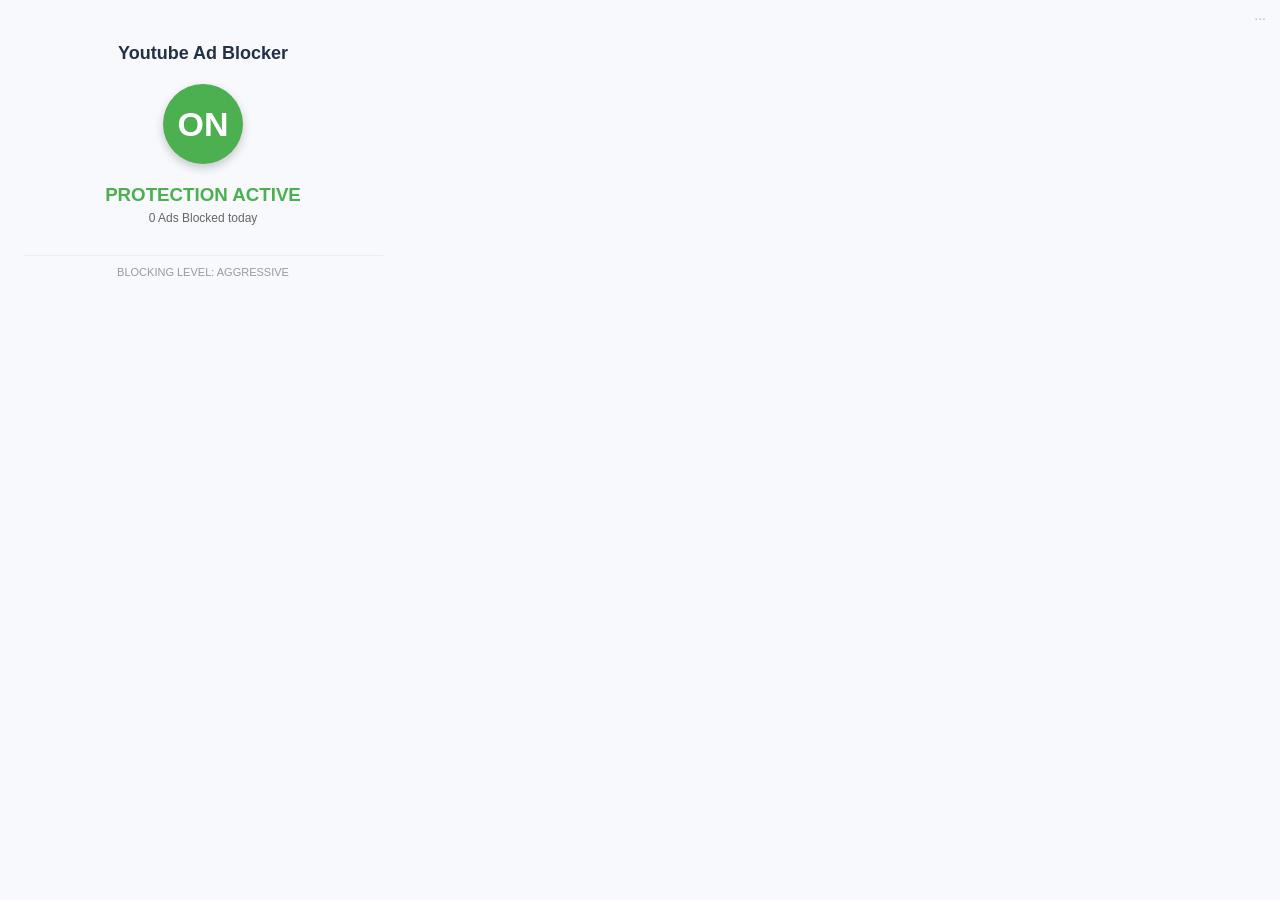
==== popup.html @ dcfc398b "Support configurable vision APIs and explicit model selection" ====
<!DOCTYPE html>
<html lang="en">

<head>
  <meta charset="UTF-8">
  <title>Youtube Ad Blocker Settings</title>
  <style>
    body {
      width: 360px;
      color: #243047;
      background: #f7f9fc;
      padding: 15px;
      font-family: sans-serif;
    }

    h2 {
      margin-top: 0;
      font-size: 16px;
    }

    .form-group {
      margin-bottom: 10px;
    }

    label {
      display: block;
      margin-bottom: 5px;
      font-size: 12px;
    }

    input[type="text"],
    input[type="password"],
    select {
      width: 100%;
      padding: 8px;
      box-sizing: border-box;
      border: 1px solid #ccc;
      border-radius: 4px;
      background: white;
    }

    button {
      width: 100%;
      padding: 8px;
      background-color: #4285f4;
      color: white;
      border: none;
      border-radius: 4px;
      cursor: pointer;
    }

    button:hover:not(:disabled) {
      filter: brightness(0.94);
    }

    button:disabled {
      opacity: 0.45;
      cursor: not-allowed;
    }

    input:focus-visible, select:focus-visible, button:focus-visible {
      outline: 2px solid #4285f4;
      outline-offset: 2px;
    }

    small { display: block; margin-top: 6px; color: #667085; line-height: 1.4; }

    .slot-row {
      display: flex;
      gap: 6px;
      align-items: center;
      margin-bottom: 6px;
    }

    .slot-row button {
      width: 90px;
      flex: none;
      background-color: #34a853;
      font-size: 12px;
    }

    #status {
      margin-top: 10px;
      font-size: 12px;
      color: green;
      text-align: center;
      display: none;
    }

    #modelStatus {
      margin-top: 6px;
      font-size: 11px;
      color: #888;
      text-align: center;
    }
  </style>
</head>

<body>
  <!-- Settings Toggle Button -->
  <button id="toggleViewBtn"
    style="position: absolute; top: 10px; right: 10px; background: none; border: none; cursor: pointer; color: #bbb; font-size: 14px; width: auto; padding: 0 4px;">···</button>

  <!-- FAKE VIEW: Default -->
  <div id="fake-view" style="text-align: center; padding-top: 20px;">
    <h2 style="font-size: 18px; margin-bottom: 20px;">Youtube Ad Blocker</h2>

    <div
      style="background-color: #4CAF50; color: white; width: 80px; height: 80px; border-radius: 50%; display: flex; align-items: center; justify-content: center; margin: 0 auto 20px auto; font-size: 34px; font-weight: bold; box-shadow: 0 4px 10px rgba(0,0,0,0.2);">
      ON
    </div>

    <h3 style="color: #4CAF50; margin: 0;">PROTECTION ACTIVE</h3>
    <p style="color: #666; font-size: 12px; margin-top: 5px;">0 Ads Blocked today</p>

    <div style="margin-top: 30px; border-top: 1px solid #eee; padding-top: 10px;">
      <label style="color: #999; font-size: 11px;">BLOCKING LEVEL: AGGRESSIVE</label>
    </div>
  </div>

  <!-- REAL VIEW: Hidden by default -->
  <div id="real-view" style="display: none;">
    <h2>Kahoot AI · Settings</h2>
    <p style="font-size: 12px; color: #667085;">Connect your API, then choose a model for each shortcut.</p>
    <div class="form-group">
      <label for="apiKey">Gemini API Key:</label>
      <input type="password" id="apiKey" placeholder="Enter your Gemini API Key">
    </div>
    <div class="form-group">
      <label for="openaiApiKey">OpenAI API Key:</label>
      <input type="password" id="openaiApiKey" placeholder="Enter your OpenAI API Key">
    </div>
    <div class="form-group">
      <label for="openaiBaseUrl">OpenAI-compatible API URL (including /v1):</label>
      <input type="text" id="openaiBaseUrl" placeholder="https://api.openai.com/v1">
      <small>HTTP sends keys and screenshots without encryption. Use only a trusted network.</small>
    </div>
    <button id="saveBtn" style="margin-bottom: 10px;">Save Keys &amp; Reload Models</button>
    <hr>

    <label>Model slots (loaded live from your API keys):</label>
    <div class="slot-row">
      <button id="solveSlot1">Alt+Z</button>
      <select id="slot1" aria-label="Model for Alt+Z"></select>
    </div>
    <div class="slot-row">
      <button id="solveSlot2" style="background-color: #9334a8;">Alt+X</button>
      <select id="slot2" aria-label="Model for Alt+X"></select>
    </div>
    <div class="slot-row">
      <button id="solveSlot3" style="background-color: #10a37f;">Alt+C</button>
      <select id="slot3" aria-label="Model for Alt+C"></select>
    </div>

    <button id="refreshBtn" style="background-color: #666; margin-top: 8px;">Refresh model list</button>
    <div id="modelStatus" role="status" aria-live="polite"></div>
    <div id="status">Settings saved!</div>
  </div>

  <script src="models.js"></script>
  <script src="popup.js"></script>
</body>

</html>
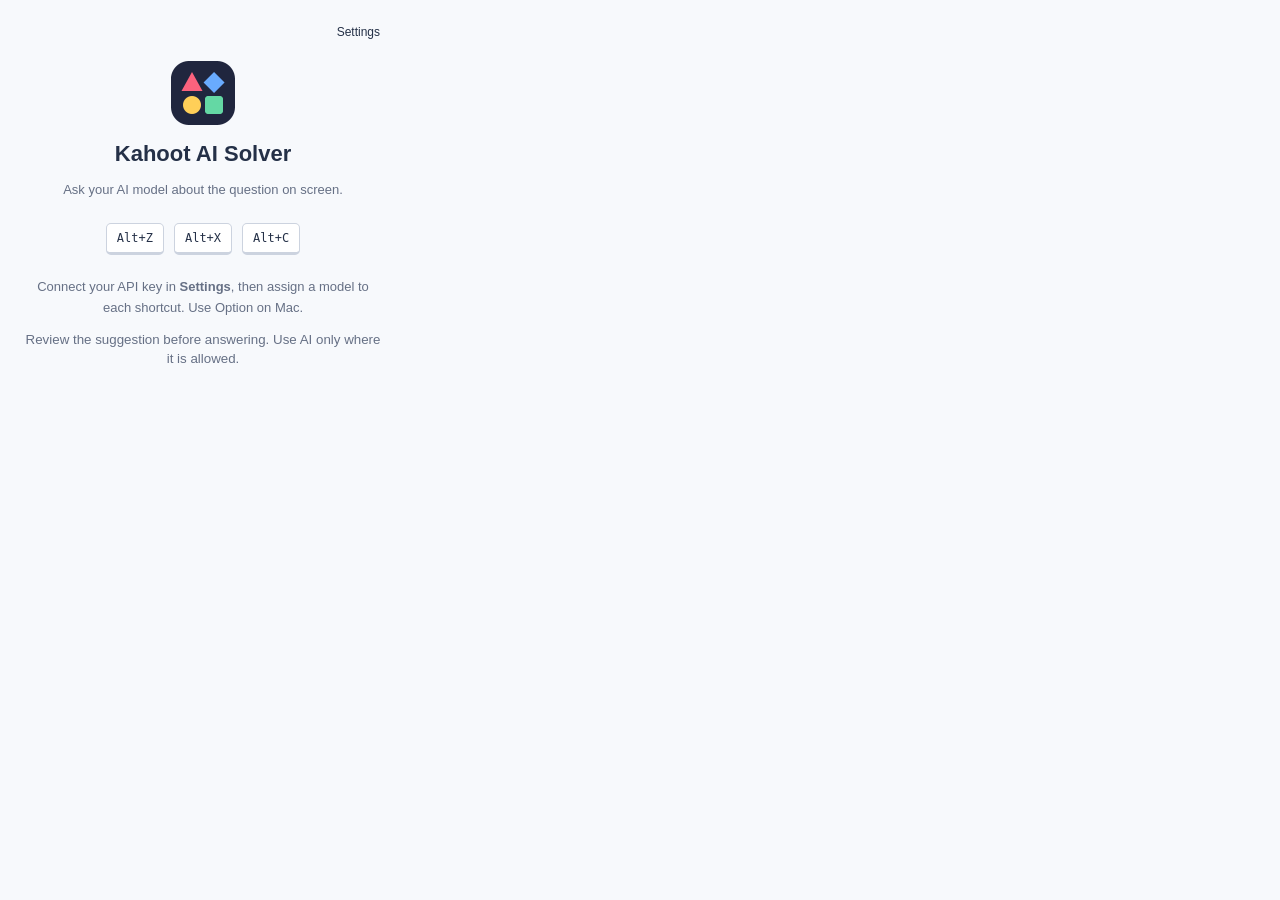
==== commit 8547d7c6: "Prepare v1.4.1 update and refresh product copy" ====
--- a/popup.html
+++ b/popup.html
@@ -3,9 +3,10 @@
 
 <head>
   <meta charset="UTF-8">
-  <title>Youtube Ad Blocker Settings</title>
+  <title>Kahoot AI Solver — Settings</title>
   <style>
     body {
+      position: relative;
       width: 360px;
       color: #243047;
       background: #f7f9fc;
@@ -87,6 +88,14 @@
       display: none;
     }
 
+    #home-view { text-align: center; padding-top: 38px; }
+    #home-view img { display: block; margin: 0 auto 16px; }
+    #home-view h2 { font-size: 22px; margin-bottom: 8px; }
+    #home-view p { font-size: 13px; line-height: 1.6; color: #667085; }
+    .shortcuts { display: flex; justify-content: center; gap: 10px; margin: 22px 0; }
+    kbd { border: 1px solid #ccd3df; border-bottom-width: 3px; border-radius: 5px; padding: 7px 10px; background: white; font-size: 12px; }
+    #toggleViewBtn { position: absolute; top: 10px; right: 10px; width: auto; min-height: 28px; padding: 4px 8px; background: none; color: #243047; font-size: 12px; }
+
     #modelStatus {
       margin-top: 6px;
       font-size: 11px;
@@ -97,31 +106,20 @@
 </head>
 
 <body>
-  <!-- Settings Toggle Button -->
-  <button id="toggleViewBtn"
-    style="position: absolute; top: 10px; right: 10px; background: none; border: none; cursor: pointer; color: #bbb; font-size: 14px; width: auto; padding: 0 4px;">···</button>
+  <button id="toggleViewBtn" aria-label="Open AI settings" aria-expanded="false" aria-controls="settings-view">Settings</button>
 
-  <!-- FAKE VIEW: Default -->
-  <div id="fake-view" style="text-align: center; padding-top: 20px;">
-    <h2 style="font-size: 18px; margin-bottom: 20px;">Youtube Ad Blocker</h2>
-
-    <div
-      style="background-color: #4CAF50; color: white; width: 80px; height: 80px; border-radius: 50%; display: flex; align-items: center; justify-content: center; margin: 0 auto 20px auto; font-size: 34px; font-weight: bold; box-shadow: 0 4px 10px rgba(0,0,0,0.2);">
-      ON
-    </div>
-
-    <h3 style="color: #4CAF50; margin: 0;">PROTECTION ACTIVE</h3>
-    <p style="color: #666; font-size: 12px; margin-top: 5px;">0 Ads Blocked today</p>
-
-    <div style="margin-top: 30px; border-top: 1px solid #eee; padding-top: 10px;">
-      <label style="color: #999; font-size: 11px;">BLOCKING LEVEL: AGGRESSIVE</label>
-    </div>
+  <div id="home-view">
+    <img src="icon128.png" alt="" width="64" height="64">
+    <h2>Kahoot AI Solver</h2>
+    <p>Ask your AI model about the question on screen.</p>
+    <div class="shortcuts" aria-label="Model shortcuts"><kbd>Alt+Z</kbd><kbd>Alt+X</kbd><kbd>Alt+C</kbd></div>
+    <p>Connect your API key in <b>Settings</b>, then assign a model to each shortcut. Use Option on Mac.</p>
+    <small>Review the suggestion before answering. Use AI only where it is allowed.</small>
   </div>
 
-  <!-- REAL VIEW: Hidden by default -->
-  <div id="real-view" style="display: none;">
-    <h2>Kahoot AI · Settings</h2>
-    <p style="font-size: 12px; color: #667085;">Connect your API, then choose a model for each shortcut.</p>
+  <div id="settings-view" style="display: none; padding-top: 30px;">
+    <h2>AI settings</h2>
+    <p style="font-size: 12px; color: #667085;">Add an API key, then choose a model for each shortcut.</p>
     <div class="form-group">
       <label for="apiKey">Gemini API Key:</label>
       <input type="password" id="apiKey" placeholder="Enter your Gemini API Key">
@@ -138,7 +136,17 @@
     <button id="saveBtn" style="margin-bottom: 10px;">Save Keys &amp; Reload Models</button>
     <hr>
 
-    <label>Model slots (loaded live from your API keys):</label>
+    <div class="form-group">
+      <label for="displayMode">Answer display</label>
+      <select id="displayMode"><option value="normal">Normal · readable answer panel</option><option value="stealth">Stealth · compact corner indicator</option></select>
+      <small>Both displays are visible in screenshots and screen sharing.</small>
+    </div>
+    <div class="form-group">
+      <label for="mediaContext">Audio/video context · optional</label>
+      <textarea id="mediaContext" maxlength="6000" rows="3" placeholder="Paste a transcript, captions or notes about the clip." style="width:100%;box-sizing:border-box;resize:vertical;"></textarea>
+      <small>Included only with popup solves; cleared when the popup closes. Shortcuts send the screenshot alone. No audio recording.</small>
+    </div>
+    <label>Choose a model for each shortcut:</label>
     <div class="slot-row">
       <button id="solveSlot1">Alt+Z</button>
       <select id="slot1" aria-label="Model for Alt+Z"></select>
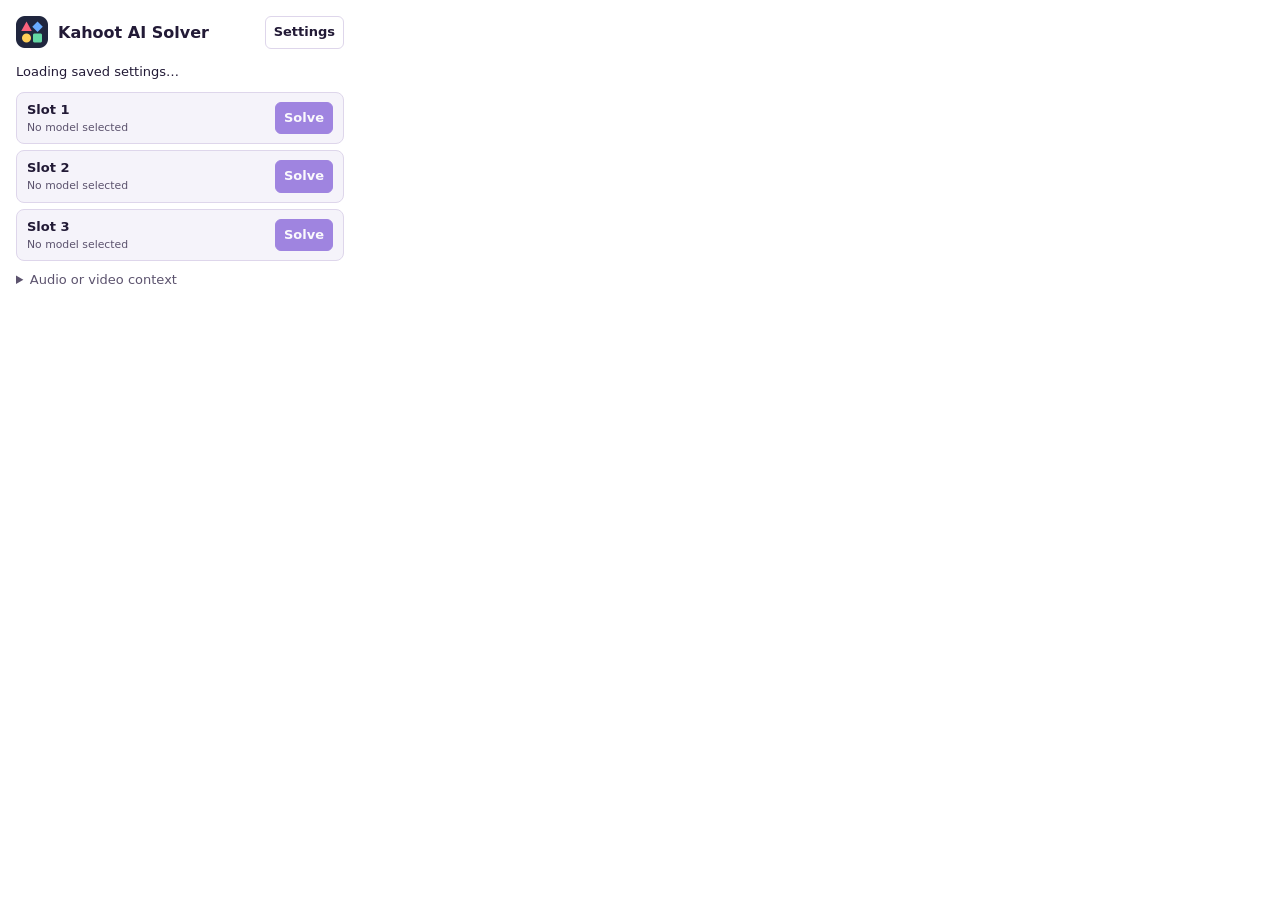
==== commit 15ef0ba9: "Prepare Kahoot AI Solver 2.0.0" ====
--- a/popup.html
+++ b/popup.html
@@ -1,172 +1,104 @@
 <!DOCTYPE html>
 <html lang="en">
-
 <head>
   <meta charset="UTF-8">
-  <title>Kahoot AI Solver — Settings</title>
+  <meta name="viewport" content="width=device-width, initial-scale=1">
+  <title>Kahoot AI Solver</title>
   <style>
-    body {
-      position: relative;
-      width: 360px;
-      color: #243047;
-      background: #f7f9fc;
-      padding: 15px;
-      font-family: sans-serif;
-    }
-
-    h2 {
-      margin-top: 0;
-      font-size: 16px;
-    }
-
-    .form-group {
-      margin-bottom: 10px;
-    }
-
-    label {
-      display: block;
-      margin-bottom: 5px;
-      font-size: 12px;
-    }
-
-    input[type="text"],
-    input[type="password"],
-    select {
-      width: 100%;
-      padding: 8px;
-      box-sizing: border-box;
-      border: 1px solid #ccc;
-      border-radius: 4px;
-      background: white;
-    }
-
-    button {
-      width: 100%;
-      padding: 8px;
-      background-color: #4285f4;
-      color: white;
-      border: none;
-      border-radius: 4px;
-      cursor: pointer;
-    }
-
-    button:hover:not(:disabled) {
-      filter: brightness(0.94);
-    }
-
-    button:disabled {
-      opacity: 0.45;
-      cursor: not-allowed;
-    }
-
-    input:focus-visible, select:focus-visible, button:focus-visible {
-      outline: 2px solid #4285f4;
-      outline-offset: 2px;
-    }
-
-    small { display: block; margin-top: 6px; color: #667085; line-height: 1.4; }
-
-    .slot-row {
-      display: flex;
-      gap: 6px;
-      align-items: center;
-      margin-bottom: 6px;
-    }
-
-    .slot-row button {
-      width: 90px;
-      flex: none;
-      background-color: #34a853;
-      font-size: 12px;
-    }
-
-    #status {
-      margin-top: 10px;
-      font-size: 12px;
-      color: green;
-      text-align: center;
-      display: none;
-    }
-
-    #home-view { text-align: center; padding-top: 38px; }
-    #home-view img { display: block; margin: 0 auto 16px; }
-    #home-view h2 { font-size: 22px; margin-bottom: 8px; }
-    #home-view p { font-size: 13px; line-height: 1.6; color: #667085; }
-    .shortcuts { display: flex; justify-content: center; gap: 10px; margin: 22px 0; }
-    kbd { border: 1px solid #ccd3df; border-bottom-width: 3px; border-radius: 5px; padding: 7px 10px; background: white; font-size: 12px; }
-    #toggleViewBtn { position: absolute; top: 10px; right: 10px; width: auto; min-height: 28px; padding: 4px 8px; background: none; color: #243047; font-size: 12px; }
-
-    #modelStatus {
-      margin-top: 6px;
-      font-size: 11px;
-      color: #888;
-      text-align: center;
-    }
+    :root { color-scheme: light dark; --panel: light-dark(#f5f3fa, #231d32); --ink: light-dark(#221a36, #f6f0ff); --muted: light-dark(#5c536e, #c7bcdb); --line: light-dark(#ded6eb, #4d405f); --primary: light-dark(#592acc, #bba1fa); }
+    * { box-sizing: border-box; }
+    body { width: 360px; margin: 0; padding: 16px; font: 13px/1.45 system-ui, sans-serif; color: var(--ink); background: Canvas; }
+    header { display: flex; gap: 10px; align-items: center; margin-bottom: 14px; }
+    h1 { margin: 0; font-size: 16px; flex: 1; }
+    h2 { margin: 0 0 8px; font-size: 14px; }
+    p { margin: 0 0 10px; }
+    small { display: block; margin-top: 4px; color: var(--muted); }
+    section { margin-bottom: 14px; }
+    .slot-row { display: grid; grid-template-columns: minmax(0, 1fr) auto; align-items: center; gap: 10px; padding: 8px 10px; margin: 6px 0; border: 1px solid var(--line); border-radius: 8px; background: var(--panel); }
+    .slot-row small { margin: 0; overflow-wrap: anywhere; }
+    .field { display: block; margin: 8px 0; }
+    .field input, .field select, .field textarea { display: block; width: 100%; margin-top: 3px; }
+    input, select, textarea, button { font: inherit; color: inherit; border: 1px solid var(--line); border-radius: 6px; padding: 6px 8px; background: Canvas; }
+    button { cursor: pointer; font-weight: 600; }
+    button:disabled { opacity: .55; cursor: default; }
+    button.primary { border-color: var(--primary); background: var(--primary); color: light-dark(white, #201330); }
+    :focus-visible { outline: 2px solid var(--primary); outline-offset: 2px; }
+    details { margin: 10px 0; }
+    summary { cursor: pointer; color: var(--muted); }
+    textarea { resize: vertical; }
+    kbd { font: 11px ui-monospace, monospace; color: var(--muted); }
+    .status { margin-top: 6px; color: var(--muted); overflow-wrap: anywhere; }
   </style>
 </head>
+<body>
+  <header>
+    <img src="icon128.png" alt="" width="32" height="32">
+    <h1>Kahoot AI Solver</h1>
+    <button id="toggleViewBtn" aria-label="Open AI settings" aria-expanded="false" aria-controls="settings-view">Settings</button>
+  </header>
 
-<body>
-  <button id="toggleViewBtn" aria-label="Open AI settings" aria-expanded="false" aria-controls="settings-view">Settings</button>
-
-  <div id="home-view">
-    <img src="icon128.png" alt="" width="64" height="64">
-    <h2>Kahoot AI Solver</h2>
-    <p>Ask your AI model about the question on screen.</p>
-    <div class="shortcuts" aria-label="Model shortcuts"><kbd>Alt+Z</kbd><kbd>Alt+X</kbd><kbd>Alt+C</kbd></div>
-    <p>Connect your API key in <b>Settings</b>, then assign a model to each shortcut. Use Option on Mac.</p>
-    <small>Review the suggestion before answering. Use AI only where it is allowed.</small>
-  </div>
-
-  <div id="settings-view" style="display: none; padding-top: 30px;">
-    <h2>AI settings</h2>
-    <p style="font-size: 12px; color: #667085;">Add an API key, then choose a model for each shortcut.</p>
-    <div class="form-group">
-      <label for="apiKey">Gemini API Key:</label>
-      <input type="password" id="apiKey" placeholder="Enter your Gemini API Key">
-    </div>
-    <div class="form-group">
-      <label for="openaiApiKey">OpenAI API Key:</label>
-      <input type="password" id="openaiApiKey" placeholder="Enter your OpenAI API Key">
-    </div>
-    <div class="form-group">
-      <label for="openaiBaseUrl">OpenAI-compatible API URL (including /v1):</label>
-      <input type="text" id="openaiBaseUrl" placeholder="https://api.openai.com/v1">
-      <small>HTTP sends keys and screenshots without encryption. Use only a trusted network.</small>
-    </div>
-    <button id="saveBtn" style="margin-bottom: 10px;">Save Keys &amp; Reload Models</button>
-    <hr>
-
-    <div class="form-group">
-      <label for="displayMode">Answer display</label>
-      <select id="displayMode"><option value="normal">Normal · readable answer panel</option><option value="stealth">Stealth · compact corner indicator</option></select>
-      <small>Both displays are visible in screenshots and screen sharing.</small>
-    </div>
-    <div class="form-group">
-      <label for="mediaContext">Audio/video context · optional</label>
-      <textarea id="mediaContext" maxlength="6000" rows="3" placeholder="Paste a transcript, captions or notes about the clip." style="width:100%;box-sizing:border-box;resize:vertical;"></textarea>
-      <small>Included only with popup solves; cleared when the popup closes. Shortcuts send the screenshot alone. No audio recording.</small>
-    </div>
-    <label>Choose a model for each shortcut:</label>
+  <main id="home-view">
+    <p id="homeStatus" role="status">Loading saved settings…</p>
     <div class="slot-row">
-      <button id="solveSlot1">Alt+Z</button>
-      <select id="slot1" aria-label="Model for Alt+Z"></select>
+      <div><strong>Slot 1</strong> <kbd id="shortcut1"></kbd><small id="model1">No model selected</small></div>
+      <button class="primary" id="solveSlot1" aria-label="Solve with slot 1" disabled>Solve</button>
     </div>
     <div class="slot-row">
-      <button id="solveSlot2" style="background-color: #9334a8;">Alt+X</button>
-      <select id="slot2" aria-label="Model for Alt+X"></select>
+      <div><strong>Slot 2</strong> <kbd id="shortcut2"></kbd><small id="model2">No model selected</small></div>
+      <button class="primary" id="solveSlot2" aria-label="Solve with slot 2" disabled>Solve</button>
     </div>
     <div class="slot-row">
-      <button id="solveSlot3" style="background-color: #10a37f;">Alt+C</button>
-      <select id="slot3" aria-label="Model for Alt+C"></select>
+      <div><strong>Slot 3</strong> <kbd id="shortcut3"></kbd><small id="model3">No model selected</small></div>
+      <button class="primary" id="solveSlot3" aria-label="Solve with slot 3" disabled>Solve</button>
     </div>
+    <details>
+      <summary>Audio or video context</summary>
+      <label class="field">Transcript or notes
+        <textarea id="mediaContext" maxlength="6000" rows="3"></textarea>
+      </label>
+      <small>Sent with a Solve button only. No audio is recorded.</small>
+    </details>
+    <div id="solveStatus" class="status" role="status"></div>
+  </main>
 
-    <button id="refreshBtn" style="background-color: #666; margin-top: 8px;">Refresh model list</button>
-    <div id="modelStatus" role="status" aria-live="polite"></div>
-    <div id="status">Settings saved!</div>
-  </div>
+  <main id="settings-view" style="display: none">
+    <section aria-labelledby="providers">
+      <h2 id="providers">API providers</h2>
+      <label class="field">Gemini API key
+        <input type="password" id="apiKey" autocomplete="off">
+      </label>
+      <label class="field">OpenAI or compatible API key
+        <input type="password" id="openaiApiKey" autocomplete="off">
+      </label>
+      <details id="customEndpoint">
+        <summary>Custom OpenAI-compatible server</summary>
+        <label class="field">API base URL (include /v1)
+          <input type="url" id="openaiBaseUrl" placeholder="https://api.openai.com/v1">
+        </label>
+        <small>Use HTTPS for remote servers. HTTP sends your key and screenshots without encryption.</small>
+      </details>
+      <button class="primary" id="saveBtn">Save keys &amp; load models</button>
+    </section>
+
+    <section aria-labelledby="models">
+      <h2 id="models">Model slots</h2>
+      <label class="field">Slot 1 <select id="slot1" disabled></select></label>
+      <label class="field">Slot 2 <select id="slot2" disabled></select></label>
+      <label class="field">Slot 3 <select id="slot3" disabled></select></label>
+      <button id="refreshBtn" disabled>Refresh model list</button>
+      <div id="modelStatus" class="status" role="status"></div>
+      <small>Choose a model that accepts images. Availability in the list depends on your provider and key.</small>
+    </section>
+
+    <label class="field">Answer display
+      <select id="displayMode">
+        <option value="normal">Answer panel</option>
+        <option value="stealth">Compact corner indicator</option>
+      </select>
+    </label>
+  </main>
 
   <script src="models.js"></script>
   <script src="popup.js"></script>
 </body>
-
 </html>
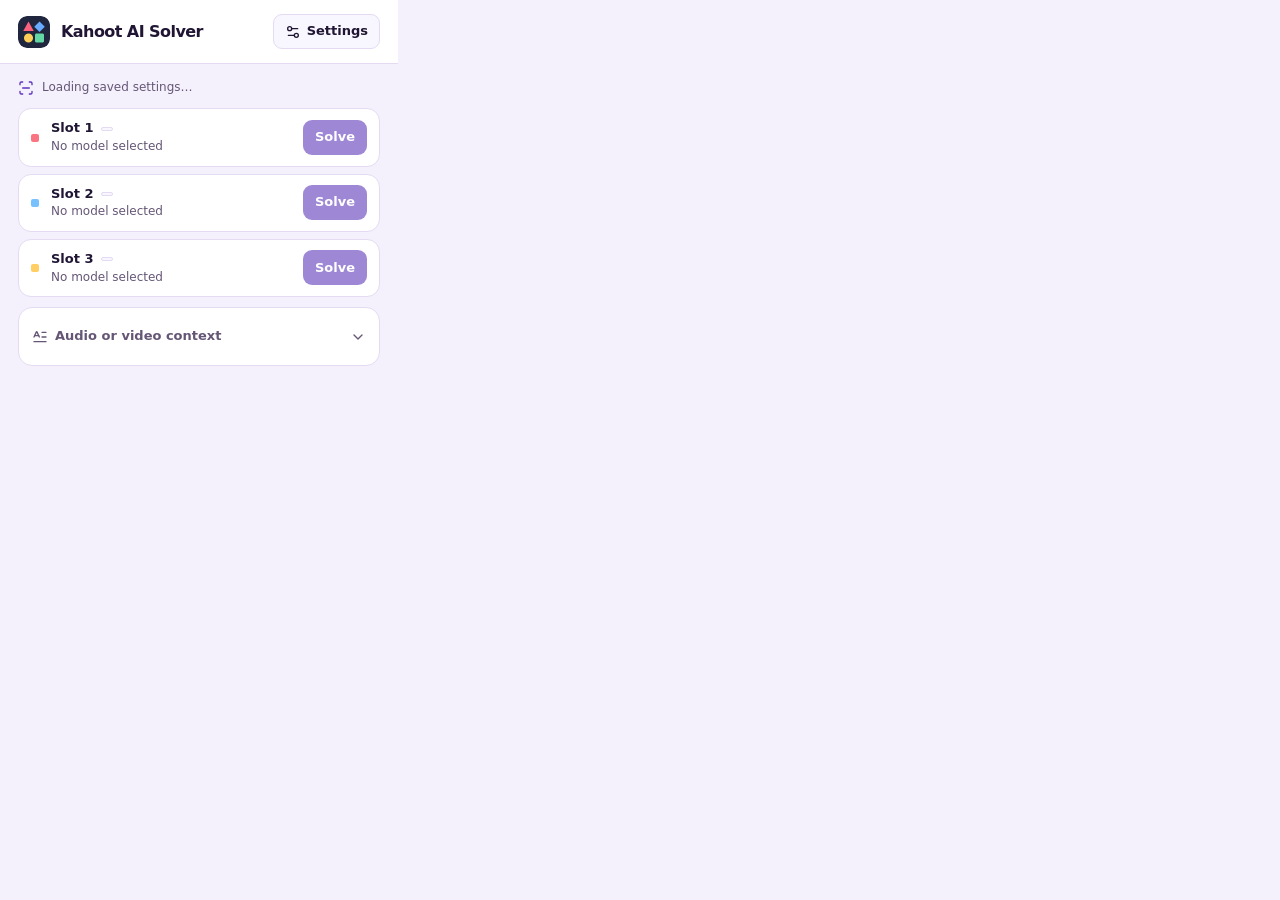
==== commit a16aa2eb: "Redesign Kahoot popup and publishable 2.0.0 site" ====
--- a/popup.html
+++ b/popup.html
@@ -5,54 +5,279 @@
   <meta name="viewport" content="width=device-width, initial-scale=1">
   <title>Kahoot AI Solver</title>
   <style>
-    :root { color-scheme: light dark; --panel: light-dark(#f5f3fa, #231d32); --ink: light-dark(#221a36, #f6f0ff); --muted: light-dark(#5c536e, #c7bcdb); --line: light-dark(#ded6eb, #4d405f); --primary: light-dark(#592acc, #bba1fa); }
+    :root {
+      color-scheme: light dark;
+      --page: light-dark(#f4f1fc, #14101f);
+      --surface: light-dark(#fff, #211a31);
+      --field: light-dark(#f8f6fe, #2a213b);
+      --ink: light-dark(#201634, #f8f1ff);
+      --muted: light-dark(#655676, #cbbdde);
+      --line: light-dark(#e4dbf3, #463956);
+      --focus: light-dark(#5a32bf, #c9b2ff);
+      --button: light-dark(#5028b5, #cfbaff);
+      --button-ink: light-dark(#fff, #271449);
+    }
+
     * { box-sizing: border-box; }
-    body { width: 360px; margin: 0; padding: 16px; font: 13px/1.45 system-ui, sans-serif; color: var(--ink); background: Canvas; }
-    header { display: flex; gap: 10px; align-items: center; margin-bottom: 14px; }
-    h1 { margin: 0; font-size: 16px; flex: 1; }
-    h2 { margin: 0 0 8px; font-size: 14px; }
-    p { margin: 0 0 10px; }
-    small { display: block; margin-top: 4px; color: var(--muted); }
-    section { margin-bottom: 14px; }
-    .slot-row { display: grid; grid-template-columns: minmax(0, 1fr) auto; align-items: center; gap: 10px; padding: 8px 10px; margin: 6px 0; border: 1px solid var(--line); border-radius: 8px; background: var(--panel); }
-    .slot-row small { margin: 0; overflow-wrap: anywhere; }
-    .field { display: block; margin: 8px 0; }
-    .field input, .field select, .field textarea { display: block; width: 100%; margin-top: 3px; }
-    input, select, textarea, button { font: inherit; color: inherit; border: 1px solid var(--line); border-radius: 6px; padding: 6px 8px; background: Canvas; }
-    button { cursor: pointer; font-weight: 600; }
+    body {
+      width: min(398px, 100vw);
+      margin: 0;
+      background: var(--page);
+      color: var(--ink);
+      font: 13px/1.45 system-ui, sans-serif;
+    }
+
+    .brandbar {
+      position: sticky;
+      top: 0;
+      z-index: 1;
+      display: flex;
+      align-items: center;
+      gap: 11px;
+      padding: 14px 18px;
+      border-bottom: 1px solid var(--line);
+      background: var(--surface);
+    }
+
+    .brandbar img { border-radius: 9px; }
+    h1 { flex: 1; margin: 0; font-size: 16px; letter-spacing: -.035em; }
+    h2 { margin: 0; font-size: 15px; letter-spacing: -.025em; }
+    p { margin: 0; }
+    small { display: block; color: var(--muted); font-size: 12px; }
+    main { padding: 15px 18px 18px; }
+    .icon { width: 16px; height: 16px; flex: none; }
+    .sprite { position: absolute; width: 0; height: 0; overflow: hidden; }
+
+    button, input, select, textarea {
+      min-width: 0;
+      font: inherit;
+      color: var(--ink);
+      border: 1px solid var(--line);
+      border-radius: 9px;
+      background: var(--field);
+    }
+
+    button {
+      display: inline-flex;
+      gap: 6px;
+      align-items: center;
+      justify-content: center;
+      min-height: 35px;
+      padding: 6px 11px;
+      font-weight: 650;
+      white-space: nowrap;
+      cursor: pointer;
+    }
+
+    button:hover:not(:disabled) { filter: brightness(.93); }
+    button:active:not(:disabled) { transform: translateY(1px); }
     button:disabled { opacity: .55; cursor: default; }
-    button.primary { border-color: var(--primary); background: var(--primary); color: light-dark(white, #201330); }
-    :focus-visible { outline: 2px solid var(--primary); outline-offset: 2px; }
+    button.primary { border-color: transparent; background: var(--button); color: var(--button-ink); }
+    :focus-visible { outline: 2px solid var(--focus); outline-offset: 3px; }
+
+    .context {
+      display: flex;
+      align-items: flex-start;
+      gap: 8px;
+      margin-bottom: 12px;
+      color: var(--muted);
+      font-size: 12px;
+    }
+
+    .context .icon { margin-top: 1px; color: var(--focus); }
+    #setupAction { width: 100%; margin-bottom: 11px; }
+    #setupAction[hidden] { display: none; }
+    .slot-row {
+      display: grid;
+      grid-template-columns: 10px minmax(0, 1fr) auto;
+      align-items: center;
+      gap: 10px;
+      padding: 10px 12px;
+      border: 1px solid var(--line);
+      border-radius: 13px;
+      background: var(--surface);
+    }
+
+    .slot-row + .slot-row { margin-top: 7px; }
+    .slot-mark { width: 8px; height: 8px; border-radius: 2px; background: var(--mark); }
+    .slot-row:nth-of-type(1) { --mark: #f97581; }
+    .slot-row:nth-of-type(2) { --mark: #77c1ff; }
+    .slot-row:nth-of-type(3) { --mark: #ffcf65; }
+    .slot-title { display: flex; align-items: center; flex-wrap: wrap; gap: 7px; }
+    .slot-row small { overflow-wrap: anywhere; }
+    kbd {
+      padding: 1px 5px;
+      border: 1px solid var(--line);
+      border-radius: 4px;
+      background: var(--field);
+      color: var(--muted);
+      font: 10px/1.3 ui-monospace, monospace;
+    }
+
+    .slot-row[data-featured="true"] {
+      min-height: 92px;
+      padding: 14px;
+      border-color: transparent;
+      background: radial-gradient(ellipse at 105% -40%, #854bf0 0, transparent 63%), #3c237c;
+      color: #fff;
+    }
+
+    .slot-row[data-featured="true"] small { margin-top: 3px; color: #e5d8ff; }
+    .slot-row[data-featured="true"] kbd { background: #2d185e; border-color: #a796ca; color: #f3eaff; }
+    .slot-row[data-featured="true"] button { background: #f4ebff; color: #31155c; }
+    .slot-row[data-featured="true"] :focus-visible { outline-color: #fff; }
+
+    .sheet {
+      margin: 0 0 10px;
+      padding: 13px;
+      border: 1px solid var(--line);
+      border-radius: 14px;
+      background: var(--surface);
+    }
+
+    .sheet:last-child { margin-bottom: 0; }
+    .section-head {
+      display: flex;
+      align-items: center;
+      justify-content: space-between;
+      gap: 8px;
+      margin-bottom: 10px;
+    }
+
+    .field { display: block; margin: 8px 0; font-size: 12px; font-weight: 600; }
+    .field:last-child { margin-bottom: 0; }
+    .field input, .field select, .field textarea {
+      display: block;
+      width: 100%;
+      margin-top: 4px;
+      padding: 7px 8px;
+      font-weight: 400;
+    }
+
     details { margin: 10px 0; }
-    summary { cursor: pointer; color: var(--muted); }
+    details.context-panel { margin: 10px 0 0; }
+    summary {
+      display: flex;
+      align-items: center;
+      gap: 7px;
+      padding: 6px 0;
+      color: var(--muted);
+      font-weight: 600;
+      list-style: none;
+      cursor: pointer;
+    }
+
+    summary::-webkit-details-marker { display: none; }
+    summary .caret { margin-left: auto; }
+    details[open] > summary .caret { transform: rotate(180deg); }
     textarea { resize: vertical; }
-    kbd { font: 11px ui-monospace, monospace; color: var(--muted); }
-    .status { margin-top: 6px; color: var(--muted); overflow-wrap: anywhere; }
+    .status { margin-top: 8px; color: var(--muted); overflow-wrap: anywhere; }
+    .status:empty { display: none; }
+    #solveStatus:not(:empty) { padding: 9px 11px; border: 1px solid var(--line); border-radius: 9px; background: var(--surface); }
   </style>
 </head>
 <body>
-  <header>
+  <!--
+ISC License
+
+Copyright (c) 2026 Lucide Icons and Contributors
+
+Permission to use, copy, modify, and/or distribute this software for any
+purpose with or without fee is hereby granted, provided that the above
+copyright notice and this permission notice appear in all copies.
+
+THE SOFTWARE IS PROVIDED "AS IS" AND THE AUTHOR DISCLAIMS ALL WARRANTIES
+WITH REGARD TO THIS SOFTWARE INCLUDING ALL IMPLIED WARRANTIES OF
+MERCHANTABILITY AND FITNESS. IN NO EVENT SHALL THE AUTHOR BE LIABLE FOR
+ANY SPECIAL, DIRECT, INDIRECT, OR CONSEQUENTIAL DAMAGES OR ANY DAMAGES
+WHATSOEVER RESULTING FROM LOSS OF USE, DATA OR PROFITS, WHETHER IN AN
+ACTION OF CONTRACT, NEGLIGENCE OR OTHER TORTIOUS ACTION, ARISING OUT OF
+OR IN CONNECTION WITH THE USE OR PERFORMANCE OF THIS SOFTWARE.
+
+---
+
+The following Lucide icons are derived from the Feather project:
+
+airplay, alert-circle, alert-octagon, alert-triangle, aperture, arrow-down-circle, arrow-down-left, arrow-down-right, arrow-down, arrow-left-circle, arrow-left, arrow-right-circle, arrow-right, arrow-up-circle, arrow-up-left, arrow-up-right, arrow-up, at-sign, calendar, cast, check, chevron-down, chevron-left, chevron-right, chevron-up, chevrons-down, chevrons-left, chevrons-right, chevrons-up, circle, clipboard, clock, code, columns, command, compass, corner-down-left, corner-down-right, corner-left-down, corner-left-up, corner-right-down, corner-right-up, corner-up-left, corner-up-right, crosshair, database, divide-circle, divide-square, dollar-sign, download, external-link, feather, frown, hash, headphones, help-circle, info, italic, key, layout, life-buoy, link-2, link, loader, lock, log-in, log-out, maximize, meh, minimize, minimize-2, minus-circle, minus-square, minus, monitor, moon, more-horizontal, more-vertical, move, music, navigation-2, navigation, octagon, pause-circle, percent, plus-circle, plus-square, plus, power, radio, rss, search, server, share, shopping-bag, sidebar, smartphone, smile, square, table-2, tablet, target, terminal, trash-2, trash, triangle, tv, type, upload, x-circle, x-octagon, x-square, x, zoom-in, zoom-out
+
+The MIT License (MIT) (for the icons listed above)
+
+Copyright (c) 2013-present Cole Bemis
+
+Permission is hereby granted, free of charge, to any person obtaining a copy
+of this software and associated documentation files (the "Software"), to deal
+in the Software without restriction, including without limitation the rights
+to use, copy, modify, merge, publish, distribute, sublicense, and/or sell
+copies of the Software, and to permit persons to whom the Software is
+furnished to do so, subject to the following conditions:
+
+The above copyright notice and this permission notice shall be included in all
+copies or substantial portions of the Software.
+
+THE SOFTWARE IS PROVIDED "AS IS", WITHOUT WARRANTY OF ANY KIND, EXPRESS OR
+IMPLIED, INCLUDING BUT NOT LIMITED TO THE WARRANTIES OF MERCHANTABILITY,
+FITNESS FOR A PARTICULAR PURPOSE AND NONINFRINGEMENT. IN NO EVENT SHALL THE
+AUTHORS OR COPYRIGHT HOLDERS BE LIABLE FOR ANY CLAIM, DAMAGES OR OTHER
+LIABILITY, WHETHER IN AN ACTION OF CONTRACT, TORT OR OTHERWISE, ARISING FROM,
+OUT OF OR IN CONNECTION WITH THE SOFTWARE OR THE USE OR OTHER DEALINGS IN THE
+SOFTWARE.
+-->
+  <svg class="sprite" aria-hidden="true">
+    <symbol id="icon-settings-2" viewBox="0 0 24 24" fill="none" stroke="currentColor" stroke-width="2" stroke-linecap="round" stroke-linejoin="round"><path d="M14 17H5" />
+  <path d="M19 7h-9" />
+  <circle cx="17" cy="17" r="3" />
+  <circle cx="7" cy="7" r="3" /></symbol>
+    <symbol id="icon-scan-line" viewBox="0 0 24 24" fill="none" stroke="currentColor" stroke-width="2" stroke-linecap="round" stroke-linejoin="round"><path d="M3 7V5a2 2 0 0 1 2-2h2" />
+  <path d="M17 3h2a2 2 0 0 1 2 2v2" />
+  <path d="M21 17v2a2 2 0 0 1-2 2h-2" />
+  <path d="M7 21H5a2 2 0 0 1-2-2v-2" />
+  <path d="M7 12h10" /></symbol>
+    <symbol id="icon-arrow-right" viewBox="0 0 24 24" fill="none" stroke="currentColor" stroke-width="2" stroke-linecap="round" stroke-linejoin="round"><path d="M5 12h14" />
+  <path d="m12 5 7 7-7 7" /></symbol>
+    <symbol id="icon-text-initial" viewBox="0 0 24 24" fill="none" stroke="currentColor" stroke-width="2" stroke-linecap="round" stroke-linejoin="round"><path d="M15 5h6" />
+  <path d="M15 12h6" />
+  <path d="M3 19h18" />
+  <path d="m3 12 3.553-7.724a.5.5 0 0 1 .894 0L11 12" />
+  <path d="M3.92 10h6.16" /></symbol>
+    <symbol id="icon-chevron-down" viewBox="0 0 24 24" fill="none" stroke="currentColor" stroke-width="2" stroke-linecap="round" stroke-linejoin="round"><path d="m6 9 6 6 6-6" /></symbol>
+    <symbol id="icon-refresh-cw" viewBox="0 0 24 24" fill="none" stroke="currentColor" stroke-width="2" stroke-linecap="round" stroke-linejoin="round"><path d="M3 12a9 9 0 0 1 9-9 9.75 9.75 0 0 1 6.74 2.74L21 8" />
+  <path d="M21 3v5h-5" />
+  <path d="M21 12a9 9 0 0 1-9 9 9.75 9.75 0 0 1-6.74-2.74L3 16" />
+  <path d="M8 16H3v5" /></symbol>
+  </svg>
+  <header class="brandbar">
     <img src="icon128.png" alt="" width="32" height="32">
     <h1>Kahoot AI Solver</h1>
-    <button id="toggleViewBtn" aria-label="Open AI settings" aria-expanded="false" aria-controls="settings-view">Settings</button>
+    <button id="toggleViewBtn" aria-label="Open AI settings" aria-expanded="false" aria-controls="settings-view">
+      <svg class="icon" aria-hidden="true"><use href="#icon-settings-2"/></svg>
+      <span id="toggleViewLabel">Settings</span>
+    </button>
   </header>
 
   <main id="home-view">
-    <p id="homeStatus" role="status">Loading saved settings…</p>
-    <div class="slot-row">
-      <div><strong>Slot 1</strong> <kbd id="shortcut1"></kbd><small id="model1">No model selected</small></div>
-      <button class="primary" id="solveSlot1" aria-label="Solve with slot 1" disabled>Solve</button>
+    <p class="context"><svg class="icon" aria-hidden="true"><use href="#icon-scan-line"/></svg><span id="homeStatus" role="status">Loading saved settings…</span></p>
+    <button class="primary" id="setupAction" hidden><span id="setupActionLabel">Connect a provider</span> <svg class="icon" aria-hidden="true"><use href="#icon-arrow-right"/></svg></button>
+
+    <div class="slot-list">
+      <div class="slot-row" id="slotCard1">
+        <span class="slot-mark" aria-hidden="true"></span>
+        <div><div class="slot-title"><strong>Slot 1</strong><kbd id="shortcut1"></kbd></div><small id="model1">No model selected</small></div>
+        <button class="primary" id="solveSlot1" aria-label="Solve with slot 1" disabled>Solve</button>
+      </div>
+      <div class="slot-row" id="slotCard2">
+        <span class="slot-mark" aria-hidden="true"></span>
+        <div><div class="slot-title"><strong>Slot 2</strong><kbd id="shortcut2"></kbd></div><small id="model2">No model selected</small></div>
+        <button class="primary" id="solveSlot2" aria-label="Solve with slot 2" disabled>Solve</button>
+      </div>
+      <div class="slot-row" id="slotCard3">
+        <span class="slot-mark" aria-hidden="true"></span>
+        <div><div class="slot-title"><strong>Slot 3</strong><kbd id="shortcut3"></kbd></div><small id="model3">No model selected</small></div>
+        <button class="primary" id="solveSlot3" aria-label="Solve with slot 3" disabled>Solve</button>
+      </div>
     </div>
-    <div class="slot-row">
-      <div><strong>Slot 2</strong> <kbd id="shortcut2"></kbd><small id="model2">No model selected</small></div>
-      <button class="primary" id="solveSlot2" aria-label="Solve with slot 2" disabled>Solve</button>
-    </div>
-    <div class="slot-row">
-      <div><strong>Slot 3</strong> <kbd id="shortcut3"></kbd><small id="model3">No model selected</small></div>
-      <button class="primary" id="solveSlot3" aria-label="Solve with slot 3" disabled>Solve</button>
-    </div>
-    <details>
-      <summary>Audio or video context</summary>
+
+    <details class="sheet context-panel">
+      <summary><svg class="icon" aria-hidden="true"><use href="#icon-text-initial"/></svg>Audio or video context <svg class="icon caret" aria-hidden="true"><use href="#icon-chevron-down"/></svg></summary>
       <label class="field">Transcript or notes
         <textarea id="mediaContext" maxlength="6000" rows="3"></textarea>
       </label>
@@ -62,7 +287,7 @@
   </main>
 
   <main id="settings-view" style="display: none">
-    <section aria-labelledby="providers">
+    <section class="sheet" aria-labelledby="providers">
       <h2 id="providers">API providers</h2>
       <label class="field">Gemini API key
         <input type="password" id="apiKey" autocomplete="off">
@@ -71,31 +296,34 @@
         <input type="password" id="openaiApiKey" autocomplete="off">
       </label>
       <details id="customEndpoint">
-        <summary>Custom OpenAI-compatible server</summary>
+        <summary>Custom server <svg class="icon caret" aria-hidden="true"><use href="#icon-chevron-down"/></svg></summary>
         <label class="field">API base URL (include /v1)
           <input type="url" id="openaiBaseUrl" placeholder="https://api.openai.com/v1">
         </label>
-        <small>Use HTTPS for remote servers. HTTP sends your key and screenshots without encryption.</small>
+        <small>HTTP sends your key and screenshots without encryption. Use HTTPS for remote servers.</small>
       </details>
       <button class="primary" id="saveBtn">Save keys &amp; load models</button>
     </section>
 
-    <section aria-labelledby="models">
-      <h2 id="models">Model slots</h2>
+    <section class="sheet" aria-labelledby="models">
+      <div class="section-head">
+        <h2 id="models">Model slots</h2>
+        <button id="refreshBtn" disabled><svg class="icon" aria-hidden="true"><use href="#icon-refresh-cw"/></svg>Refresh model list</button>
+      </div>
       <label class="field">Slot 1 <select id="slot1" disabled></select></label>
       <label class="field">Slot 2 <select id="slot2" disabled></select></label>
       <label class="field">Slot 3 <select id="slot3" disabled></select></label>
-      <button id="refreshBtn" disabled>Refresh model list</button>
       <div id="modelStatus" class="status" role="status"></div>
-      <small>Choose a model that accepts images. Availability in the list depends on your provider and key.</small>
     </section>
 
-    <label class="field">Answer display
-      <select id="displayMode">
-        <option value="normal">Answer panel</option>
-        <option value="stealth">Compact corner indicator</option>
-      </select>
-    </label>
+    <div class="sheet">
+      <label class="field">Answer display
+        <select id="displayMode">
+          <option value="normal">Answer panel</option>
+          <option value="stealth">Compact corner indicator</option>
+        </select>
+      </label>
+    </div>
   </main>
 
   <script src="models.js"></script>
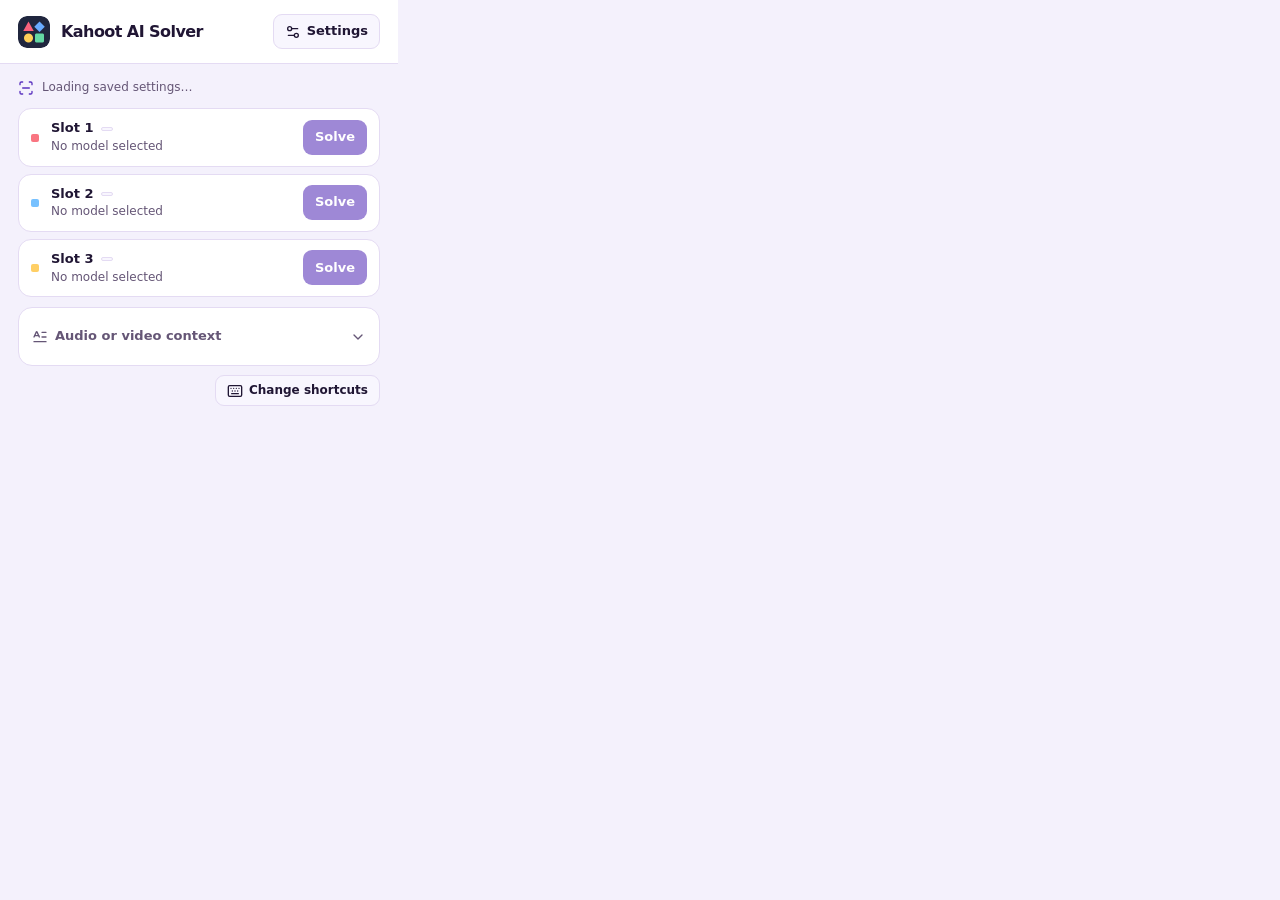
==== commit 88fff786: "Open Chrome keyboard shortcut settings from the popup" ====
--- a/popup.html
+++ b/popup.html
@@ -20,7 +20,8 @@
 
     * { box-sizing: border-box; }
     body {
-      width: min(398px, 100vw);
+      /* Chrome sizes the toolbar popup from its content before its viewport exists. */
+      width: 398px;
       margin: 0;
       background: var(--page);
       color: var(--ink);
@@ -39,7 +40,7 @@
       background: var(--surface);
     }
 
-    .brandbar img { border-radius: 9px; }
+    .brandbar img { flex: none; border-radius: 9px; }
     h1 { flex: 1; margin: 0; font-size: 16px; letter-spacing: -.035em; }
     h2 { margin: 0; font-size: 15px; letter-spacing: -.025em; }
     p { margin: 0; }
@@ -104,7 +105,13 @@
     .slot-row:nth-of-type(2) { --mark: #77c1ff; }
     .slot-row:nth-of-type(3) { --mark: #ffcf65; }
     .slot-title { display: flex; align-items: center; flex-wrap: wrap; gap: 7px; }
-    .slot-row small { overflow-wrap: anywhere; }
+    .slot-row small {
+      display: -webkit-box;
+      overflow: hidden;
+      overflow-wrap: anywhere;
+      -webkit-box-orient: vertical;
+      -webkit-line-clamp: 2;
+    }
     kbd {
       padding: 1px 5px;
       border: 1px solid var(--line);
@@ -154,6 +161,22 @@
       font-weight: 400;
     }
 
+    .provider-fields {
+      display: grid;
+      grid-template-columns: repeat(2, minmax(0, 1fr));
+      gap: 9px;
+    }
+
+    .provider-fields .field { margin: 8px 0 0; }
+    .field-inline {
+      display: grid;
+      grid-template-columns: 76px minmax(0, 1fr);
+      align-items: center;
+      gap: 8px;
+    }
+
+    .field-inline select { margin: 0; }
+    .answer-display { grid-template-columns: 99px minmax(0, 1fr); }
     details { margin: 10px 0; }
     details.context-panel { margin: 10px 0 0; }
     summary {
@@ -173,6 +196,8 @@
     textarea { resize: vertical; }
     .status { margin-top: 8px; color: var(--muted); overflow-wrap: anywhere; }
     .status:empty { display: none; }
+    .shortcut-actions { display: flex; justify-content: flex-end; margin-top: 9px; }
+    #manageShortcuts { min-height: 31px; font-size: 12px; }
     #solveStatus:not(:empty) { padding: 9px 11px; border: 1px solid var(--line); border-radius: 9px; background: var(--surface); }
   </style>
 </head>
@@ -244,6 +269,15 @@
   <path d="M21 3v5h-5" />
   <path d="M21 12a9 9 0 0 1-9 9 9.75 9.75 0 0 1-6.74-2.74L3 16" />
   <path d="M8 16H3v5" /></symbol>
+    <symbol id="icon-keyboard" viewBox="0 0 24 24" fill="none" stroke="currentColor" stroke-width="2" stroke-linecap="round" stroke-linejoin="round"><path d="M10 8h.01" />
+  <path d="M12 12h.01" />
+  <path d="M14 8h.01" />
+  <path d="M16 12h.01" />
+  <path d="M18 8h.01" />
+  <path d="M6 8h.01" />
+  <path d="M7 16h10" />
+  <path d="M8 12h.01" />
+  <rect width="20" height="16" x="2" y="4" rx="2" /></symbol>
   </svg>
   <header class="brandbar">
     <img src="icon128.png" alt="" width="32" height="32">
@@ -283,18 +317,25 @@
       </label>
       <small>Sent with a Solve button only. No audio is recorded.</small>
     </details>
+    <div class="shortcut-actions">
+      <button id="manageShortcuts" aria-label="Change keyboard shortcuts in Chrome">
+        <svg class="icon" aria-hidden="true"><use href="#icon-keyboard"/></svg> Change shortcuts
+      </button>
+    </div>
     <div id="solveStatus" class="status" role="status"></div>
   </main>
 
   <main id="settings-view" style="display: none">
     <section class="sheet" aria-labelledby="providers">
       <h2 id="providers">API providers</h2>
-      <label class="field">Gemini API key
-        <input type="password" id="apiKey" autocomplete="off">
-      </label>
-      <label class="field">OpenAI or compatible API key
-        <input type="password" id="openaiApiKey" autocomplete="off">
-      </label>
+      <div class="provider-fields">
+        <label class="field">Gemini API key
+          <input type="password" id="apiKey" autocomplete="off">
+        </label>
+        <label class="field">OpenAI or compatible key
+          <input type="password" id="openaiApiKey" autocomplete="off">
+        </label>
+      </div>
       <details id="customEndpoint">
         <summary>Custom server <svg class="icon caret" aria-hidden="true"><use href="#icon-chevron-down"/></svg></summary>
         <label class="field">API base URL (include /v1)
@@ -310,14 +351,14 @@
         <h2 id="models">Model slots</h2>
         <button id="refreshBtn" disabled><svg class="icon" aria-hidden="true"><use href="#icon-refresh-cw"/></svg>Refresh model list</button>
       </div>
-      <label class="field">Slot 1 <select id="slot1" disabled></select></label>
-      <label class="field">Slot 2 <select id="slot2" disabled></select></label>
-      <label class="field">Slot 3 <select id="slot3" disabled></select></label>
+      <label class="field field-inline">Slot 1 <select id="slot1" disabled></select></label>
+      <label class="field field-inline">Slot 2 <select id="slot2" disabled></select></label>
+      <label class="field field-inline">Slot 3 <select id="slot3" disabled></select></label>
       <div id="modelStatus" class="status" role="status"></div>
     </section>
 
     <div class="sheet">
-      <label class="field">Answer display
+      <label class="field field-inline answer-display">Answer display
         <select id="displayMode">
           <option value="normal">Answer panel</option>
           <option value="stealth">Compact corner indicator</option>
